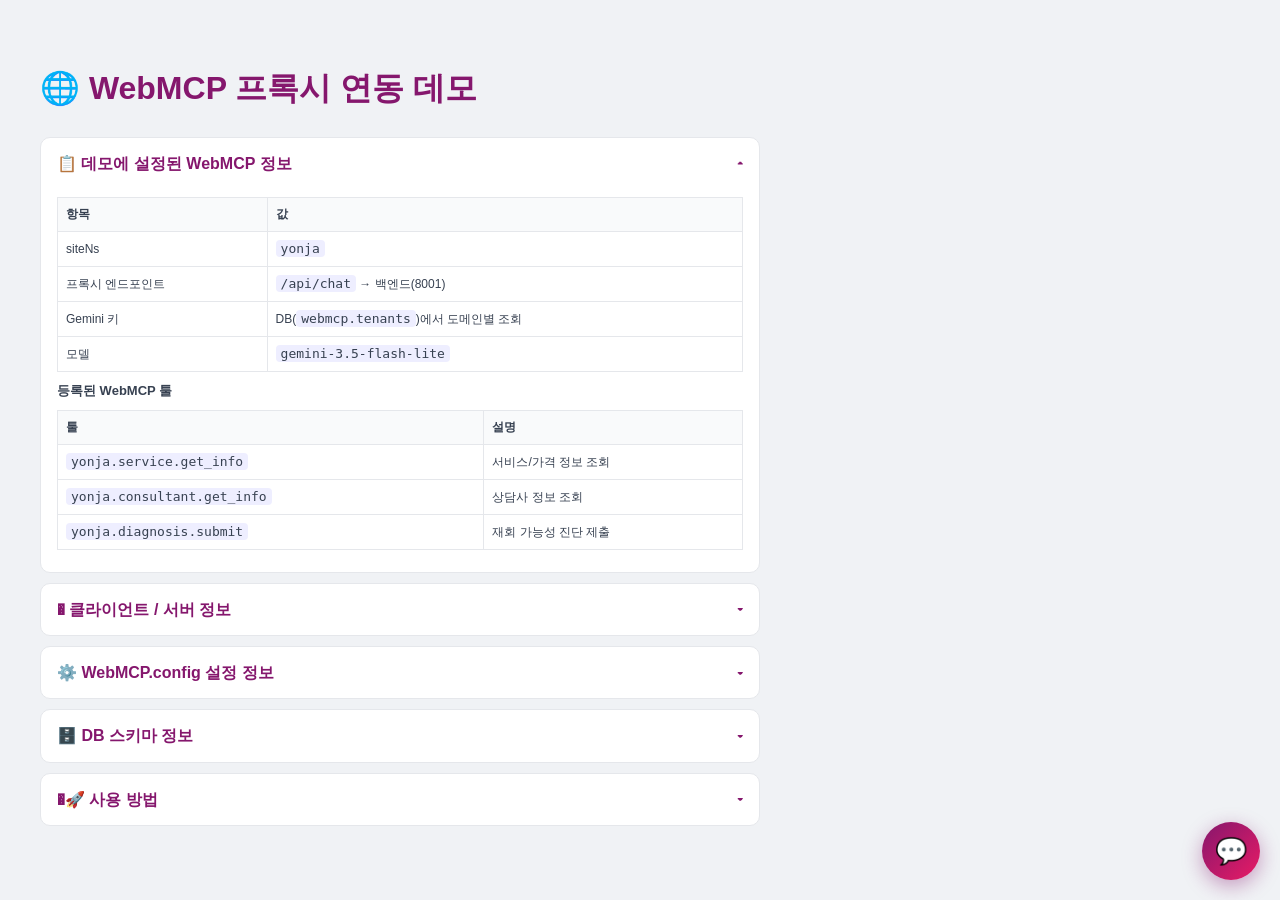
==== webmcp/front/index.html @ 33db83fb "feat: WebMCP 멀티테넌트 프록시 시스템 (front/backend) + 웹 위젯 팝업 - webmcp/front: 공용 AI 비서 웹 위젯 (widget.js/css, w" ====
<!doctype html>
<html lang="ko">
  <head>
    <meta charset="utf-8" />
    <title>WebMCP 프록시 연동 데모</title>
    <link rel="stylesheet" href="widget.css" />
    <style>
      body { margin: 0; padding: 40px; font-family: -apple-system, "Noto Sans KR", sans-serif; background: #f0f2f5; color: #1f2937; }
      .docs { max-width: 720px; line-height: 1.7; }
      h1 { color: #85176d; }
      code { background: #eef; padding: 1px 5px; border-radius: 4px; font-size: 13px; }
      details { background: #fff; border: 1px solid #e5e7eb; border-radius: 10px; margin-bottom: 10px; overflow: hidden; }
      details summary { padding: 12px 16px; font-weight: 600; cursor: pointer; color: #85176d; list-style: none; display: flex; justify-content: space-between; align-items: center; }
      details summary::-webkit-details-marker { display: none; }
      details summary::after { content: "▾"; font-size: 12px; transition: transform 0.2s; }
      details[open] summary::after { transform: rotate(180deg); }
      details .body { padding: 0 16px 14px; font-size: 13px; color: #374151; }
      details .body table { width: 100%; border-collapse: collapse; margin: 8px 0; font-size: 12px; }
      details .body th, details .body td { border: 1px solid #e5e7eb; padding: 6px 8px; text-align: left; }
      details .body th { background: #f9fafb; }
      details .body ol { padding-left: 20px; margin: 6px 0; }
      details .body li { margin: 3px 0; }
      details .body pre {
        background: #0f172a; color: #7dd3fc; padding: 12px 14px; border-radius: 8px;
        font-family: ui-monospace, Menlo, monospace; font-size: 12px; line-height: 1.6;
        overflow-x: auto; white-space: pre; margin: 8px 0;
      }
      details .body pre .c { color: #94a3b8; } /* 주석 */
      details .body pre .k { color: #c084fc; } /* 키 */
      details .body pre .s { color: #86efac; } /* 문자열 */
    </style>
  </head>
  <body>
    <div class="docs">
      <h1>🌐 WebMCP 프록시 연동 데모</h1>

      <details open>
        <summary>📋 데모에 설정된 WebMCP 정보</summary>
        <div class="body">
          <table>
            <tr><th>항목</th><th>값</th></tr>
            <tr><td>siteNs</td><td><code>yonja</code></td></tr>
            <tr><td>프록시 엔드포인트</td><td><code>/api/chat</code> → 백엔드(8001)</td></tr>
            <tr><td>Gemini 키</td><td>DB(<code>webmcp.tenants</code>)에서 도메인별 조회</td></tr>
            <tr><td>모델</td><td><code>gemini-3.5-flash-lite</code></td></tr>
          </table>
          <b>등록된 WebMCP 툴</b>
          <table>
            <tr><th>툴</th><th>설명</th></tr>
            <tr><td><code>yonja.service.get_info</code></td><td>서비스/가격 정보 조회</td></tr>
            <tr><td><code>yonja.consultant.get_info</code></td><td>상담사 정보 조회</td></tr>
            <tr><td><code>yonja.diagnosis.submit</code></td><td>재회 가능성 진단 제출</td></tr>
          </table>
        </div>
      </details>

      <details>
        <summary>�️ 클라이언트 / 서버 정보</summary>
        <div class="body">
          <b>클라이언트 (프론트엔드)</b>
          <table>
            <tr><th>항목</th><th>값</th></tr>
            <tr><td>위젯</td><td><code>widget.js</code> + <code>widget.css</code></td></tr>
            <tr><td>공용 라이브러리</td><td><code>webmcp.js</code> (프록시 호출)</td></tr>
            <tr><td>설정</td><td><code>yonja-config.js</code> (WebMCPConfig + 지식)</td></tr>
            <tr><td>접속 URL</td><td><code>http://192.168.31.136:8081/</code></td></tr>
          </table>
          <b>서버 (백엔드)</b>
          <table>
            <tr><th>항목</th><th>값</th></tr>
            <tr><td>웹서버</td><td>nginx (8081 포트, standalone)</td></tr>
            <tr><td>백엔드</td><td>FastAPI (uvicorn, 8001 포트, systemd)</td></tr>
            <tr><td>DB</td><td>MariaDB <code>webmcp</code> (192.168.31.136)</td></tr>
            <tr><td>테이블</td><td><code>tenants</code>, <code>request_logs</code></td></tr>
          </table>
        </div>
      </details>

      <details>
        <summary>⚙️ WebMCP.config 설정 정보</summary>
        <div class="body">
          <p><code>yonja-config.js</code> 에 정의된 <code>window.WebMCPConfig</code> 실제 전체 코드입니다.</p>
          <pre id="webmcpConfigCode" class="wmcp-config-code">로딩 중...</pre>
        </div>
      </details>

      <details>
        <summary>🗄️ DB 스키마 정보</summary>
        <div class="body">
          <p>DB: <code>webmcp</code> (MariaDB) · 이식 스크립트: <code>webmcp/backend/init.sql</code></p>
          <b>테이블 1: <code>tenants</code> (도메인별 Gemini 키/한도)</b>
          <table>
            <tr><th>컬럼</th><th>타입</th><th>설명</th></tr>
            <tr><td><code>id</code></td><td>INT UNSIGNED PK</td><td>자동 증가</td></tr>
            <tr><td><code>origin</code></td><td>VARCHAR(255) UNIQUE</td><td>도메인 (예: https://yonza.co.kr)</td></tr>
            <tr><td><code>site_ns</code></td><td>VARCHAR(64)</td><td>WebMCPConfig.siteNs</td></tr>
            <tr><td><code>gemini_key</code></td><td>TEXT</td><td>Gemini API 키 (DB에만 보관)</td></tr>
            <tr><td><code>model_name</code></td><td>VARCHAR(128)</td><td>Gemini 모델</td></tr>
            <tr><td><code>rate_limit</code></td><td>INT UNSIGNED</td><td>분당 도메인 호출 한도</td></tr>
            <tr><td><code>tier</code></td><td>VARCHAR(32)</td><td>dev / prod</td></tr>
            <tr><td><code>enabled</code></td><td>TINYINT(1)</td><td>활성 여부</td></tr>
          </table>
          <b>테이블 2: <code>request_logs</code> (요청 로깅/비정상 접속 감지)</b>
          <table>
            <tr><th>컬럼</th><th>타입</th><th>설명</th></tr>
            <tr><td><code>id</code></td><td>BIGINT UNSIGNED PK</td><td>자동 증가</td></tr>
            <tr><td><code>ts</code></td><td>DATETIME(3)</td><td>요청 시각</td></tr>
            <tr><td><code>origin</code></td><td>VARCHAR(255)</td><td>Origin 헤더</td></tr>
            <tr><td><code>referer</code></td><td>TEXT</td><td>Referer 헤더</td></tr>
            <tr><td><code>user_agent</code></td><td>TEXT</td><td>User-Agent</td></tr>
            <tr><td><code>sec_ch_ua</code></td><td>TEXT</td><td>Client Hints</td></tr>
            <tr><td><code>ip</code></td><td>VARCHAR(64)</td><td>요청 IP</td></tr>
            <tr><td><code>path</code></td><td>VARCHAR(255)</td><td>요청 경로</td></tr>
            <tr><td><code>body_len</code></td><td>INT UNSIGNED</td><td>본문 길이</td></tr>
            <tr><td><code>verdict</code></td><td>VARCHAR(32)</td><td>ok / blocked_401 / 403 / 429</td></tr>
            <tr><td><code>reason</code></td><td>VARCHAR(255)</td><td>차단 사유</td></tr>
          </table>
        </div>
      </details>

      <details>
        <summary>�🚀 사용 방법</summary>
        <div class="body">
          <ol>
            <li>우측 하단 <b>💬</b> 버튼을 눌러 AI 비서를 엽니다.</li>
            <li>하단의 <b>퀵 질문</b>(서비스 소개 · 가격 · 상담사 · 유튜브 · 진단)을 클릭하거나 직접 질문을 입력합니다.</li>
            <li>AI가 등록된 WebMCP 툴과 DB 키를 통해 Gemini로 답변합니다.</li>
            <li>✕ 버튼으로 닫고, 💬 버튼으로 다시 열 수 있습니다.</li>
          </ol>
        </div>
      </details>
    </div>

    <!-- yonja.html 기준 WebMCPConfig + 시스템 프롬프트 (webmcp.js 보다 먼저 로드) -->
    <script src="yonja-config.js"></script>
    <script src="webmcp.js"></script>
    <script src="widget.js"></script>

    <!-- WebMCP.config 실제 전체 코드 표시 -->
    <script>
      (function () {
        function renderConfig() {
          var el = document.getElementById('webmcpConfigCode');
          if (!el || typeof window.WebMCPConfig === 'undefined') return;
          // getData 함수는 JSON 직렬화 불가 → 함수 시그니처로 대체
          var cfg = JSON.parse(JSON.stringify(window.WebMCPConfig, function (k, v) {
            if (typeof v === 'function') return '[function ' + v.name + '()]';
            return v;
          }));
          el.textContent = 'window.WebMCPConfig = ' + JSON.stringify(cfg, null, 2);
        }
        if (document.readyState === 'loading') {
          document.addEventListener('DOMContentLoaded', renderConfig);
        } else {
          renderConfig();
        }
      })();
    </script>
  </body>
</html>
---- webmcp/front/widget.css ----
/* ============================================================================
   widget.css — AI 비서 웹 위젯 (공용) 스타일
   Chrome 확장 팝업(webmcp-extension/popup.html)과 동일한 UI/UX.
   모든 선택자는 #webmcp-widget 으로 스코프해 페이지 스타일과 충돌 방지.
   ⚠️ 리셋(#webmcp-widget *)은 box-sizing만 처리하고, padding/margin은
      각 컴포넌트 규칙이 #webmcp-widget 스코프로 우선 적용되게 함.
   ========================================================================== */
#webmcp-widget {
  position: fixed;
  right: 20px;
  bottom: 20px;
  z-index: 2147483000;
  font-family: -apple-system, BlinkMacSystemFont, "Segoe UI", Roboto, "Noto Sans KR", sans-serif;
  color: #1f2937;
}
#webmcp-widget *,
#webmcp-widget *::before,
#webmcp-widget *::after { box-sizing: border-box; }

/* ── 런처(플로팅 버튼) ─────────────────────────────────────── */
#webmcp-widget .wmcp-launcher {
  width: 58px; height: 58px; border: none; border-radius: 50%;
  background: linear-gradient(135deg, #85176d, #e91b65); color: #fff;
  font-size: 26px; cursor: pointer; margin: 0; padding: 0;
  box-shadow: 0 6px 20px rgba(133, 23, 109, 0.4);
  display: flex; align-items: center; justify-content: center;
  transition: transform 0.15s, box-shadow 0.15s;
}
#webmcp-widget .wmcp-launcher:hover { transform: scale(1.06); box-shadow: 0 8px 24px rgba(133,23,109,0.5); }

/* ── 패널 ───────────────────────────────────────────────────── */
#webmcp-widget .wmcp-panel {
  position: fixed; right: 20px; bottom: 20px;
  width: 380px; max-width: calc(100vw - 24px); height: 600px; max-height: calc(100vh - 24px);
  display: flex; flex-direction: column; overflow: hidden;
  background: #f7f7fb; color: #1f2937; border-radius: 18px;
  box-shadow: 0 12px 40px rgba(0,0,0,0.28); border: 1px solid #e5e7eb;
}
/* hidden 속성이 display:flex 보다 우선하도록 (닫기/열기 토글) */
#webmcp-widget .wmcp-panel[hidden] { display: none; }

/* 헤더 */
#webmcp-widget .wmcp-header {
  padding: 12px 16px; background: linear-gradient(135deg, #85176d, #e91b65);
  color: #fff; display: flex; align-items: center; gap: 10px; flex-shrink: 0;
}
#webmcp-widget .wmcp-header h1 { font-size: 15px; font-weight: 700; flex: 1; margin: 0; }
#webmcp-widget .wmcp-status { font-size: 10px; background: rgba(255,255,255,0.2); padding: 3px 7px; border-radius: 12px; white-space: nowrap; }
#webmcp-widget .wmcp-close {
  border: none; background: rgba(255,255,255,0.2); color: #fff; width: 26px; height: 26px;
  border-radius: 50%; font-size: 15px; line-height: 1; cursor: pointer; margin: 0; padding: 0;
  display: flex; align-items: center; justify-content: center; flex-shrink: 0;
  transition: background 0.15s;
}
#webmcp-widget .wmcp-close:hover { background: rgba(255,255,255,0.4); }

/* ── 채팅 영역 ─────────────────────────────────────────────── */
#webmcp-widget .wmcp-chat {
  flex: 1 1 0%; overflow-y: auto; overflow-x: hidden;
  padding: 14px 12px; display: flex; flex-direction: column; gap: 12px; min-height: 0;
}
#webmcp-widget .wmcp-msg { display: flex; flex-direction: column; flex-shrink: 0; width: fit-content; max-width: 100%; min-width: 0; }
#webmcp-widget .wmcp-msg .wmcp-bubble {
  padding: 10px 12px; border-radius: 14px; font-size: 13px; line-height: 1.55;
  white-space: pre-wrap; word-break: break-word; overflow-wrap: anywhere; max-width: 100%; min-width: 0;
}
/* 마크다운 렌더링 요소 */
#webmcp-widget .wmcp-msg .wmcp-bubble p { margin: 0 0 6px; }
#webmcp-widget .wmcp-msg .wmcp-bubble p:last-child { margin-bottom: 0; }
#webmcp-widget .wmcp-msg .wmcp-bubble h1, #webmcp-widget .wmcp-msg .wmcp-bubble h2,
#webmcp-widget .wmcp-msg .wmcp-bubble h3, #webmcp-widget .wmcp-msg .wmcp-bubble h4 {
  margin: 6px 0 4px; font-weight: 700; line-height: 1.3;
}
#webmcp-widget .wmcp-msg .wmcp-bubble h2 { font-size: 14px; }
#webmcp-widget .wmcp-msg .wmcp-bubble h3 { font-size: 13px; }
#webmcp-widget .wmcp-msg .wmcp-bubble h4 { font-size: 12.5px; }
#webmcp-widget .wmcp-msg .wmcp-bubble ul, #webmcp-widget .wmcp-msg .wmcp-bubble ol { margin: 4px 0; padding-left: 18px; }
#webmcp-widget .wmcp-msg .wmcp-bubble li { margin: 2px 0; }
#webmcp-widget .wmcp-msg .wmcp-bubble a { color: #85176d; text-decoration: underline; }
#webmcp-widget .wmcp-msg .wmcp-bubble .md-code {
  background: #f3f4f6; border: 1px solid #e5e7eb; border-radius: 6px; padding: 8px 10px; margin: 6px 0;
  font-family: ui-monospace, Menlo, monospace; font-size: 12px; white-space: pre; overflow-x: auto;
}
#webmcp-widget .wmcp-msg .wmcp-bubble .md-inline {
  background: #f3f4f6; padding: 1px 4px; border-radius: 4px; font-family: ui-monospace, Menlo, monospace; font-size: 12px;
}
#webmcp-widget .wmcp-msg.bot { align-self: flex-start; align-items: flex-start; }
#webmcp-widget .wmcp-msg.bot .wmcp-bubble { background: #fff; border: 1px solid #e5e7eb; border-top-left-radius: 4px; color: #1f2937; }
#webmcp-widget .wmcp-msg.user { align-self: flex-end; align-items: flex-end; }
#webmcp-widget .wmcp-msg.user .wmcp-bubble { background: #85176d; color: #fff; border-top-right-radius: 4px; }
#webmcp-widget .wmcp-msg.error .wmcp-bubble { background: #fef2f2; border-color: #fca5a5; color: #b91c1c; }
#webmcp-widget .wmcp-msg .wmcp-time { font-size: 10px; color: #9ca3af; margin-top: 4px; white-space: nowrap; }

/* ── 입력 영역 ─────────────────────────────────────────────── */
#webmcp-widget .wmcp-inputbar {
  flex-shrink: 0; border-top: 1px solid #e5e7eb; background: #fff;
  padding: 10px 12px; display: flex; flex-direction: column; gap: 8px;
}
#webmcp-widget .wmcp-pills { display: flex; flex-wrap: wrap; gap: 6px; }
#webmcp-widget .wmcp-pill {
  font-size: 11px; padding: 4px 10px; border-radius: 14px; background: #f3e8ff;
  color: #85176d; cursor: pointer; border: none; margin: 0; transition: background 0.15s;
}
#webmcp-widget .wmcp-pill:hover { background: #e9d5ff; }
#webmcp-widget .wmcp-inputrow { display: flex; gap: 8px; align-items: flex-end; }
#webmcp-widget .wmcp-inputrow textarea {
  flex: 1; min-height: 44px; max-height: 120px; border: 1px solid #d1d5db; border-radius: 20px;
  padding: 12px 16px; font-size: 13px; font-family: inherit; resize: none; outline: none; color: #1f2937; margin: 0;
}
#webmcp-widget .wmcp-inputrow textarea:focus { border-color: #85176d; }
#webmcp-widget .wmcp-ask {
  width: 48px; height: 48px; border: none; border-radius: 50%; font-size: 20px; font-weight: 700;
  cursor: pointer; background: #85176d; color: #fff; flex-shrink: 0; margin: 0; padding: 0;
  display: flex; align-items: center; justify-content: center;
}
#webmcp-widget .wmcp-ask:hover { opacity: 0.85; }
#webmcp-widget .wmcp-ask:disabled { opacity: 0.5; cursor: not-allowed; }
#webmcp-widget .wmcp-loader { display: none; text-align: center; color: #6b7280; font-size: 12px; padding: 4px; }
#webmcp-widget .wmcp-loader.show { display: block; }

/* ── 아코디언(동작 방식) ────────────────────────────────────── */
#webmcp-widget .wmcp-accordion { flex-shrink: 0; background: #fff; border-top: 1px solid #e5e7eb; }
#webmcp-widget .wmcp-accordion summary {
  padding: 10px 14px; font-size: 12px; font-weight: 600; color: #6b7280;
  cursor: pointer; list-style: none; display: flex; align-items: center; justify-content: space-between;
}
#webmcp-widget .wmcp-accordion summary::-webkit-details-marker { display: none; }
#webmcp-widget .wmcp-accordion summary::after { content: "▾"; font-size: 10px; transition: transform 0.2s; }
#webmcp-widget .wmcp-accordion[open] summary::after { transform: rotate(180deg); }
#webmcp-widget .wmcp-acc-body { padding: 0 14px 12px; font-size: 11px; color: #9ca3af; line-height: 1.6; }
#webmcp-widget .wmcp-acc-body code { background: #f3f4f6; padding: 1px 4px; border-radius: 4px; }

@media (max-width: 480px) {
  #webmcp-widget .wmcp-panel { right: 0; bottom: 0; width: 100vw; max-width: 100vw; height: 100vh; max-height: 100vh; border-radius: 0; }
  #webmcp-widget { right: 12px; bottom: 12px; }
}
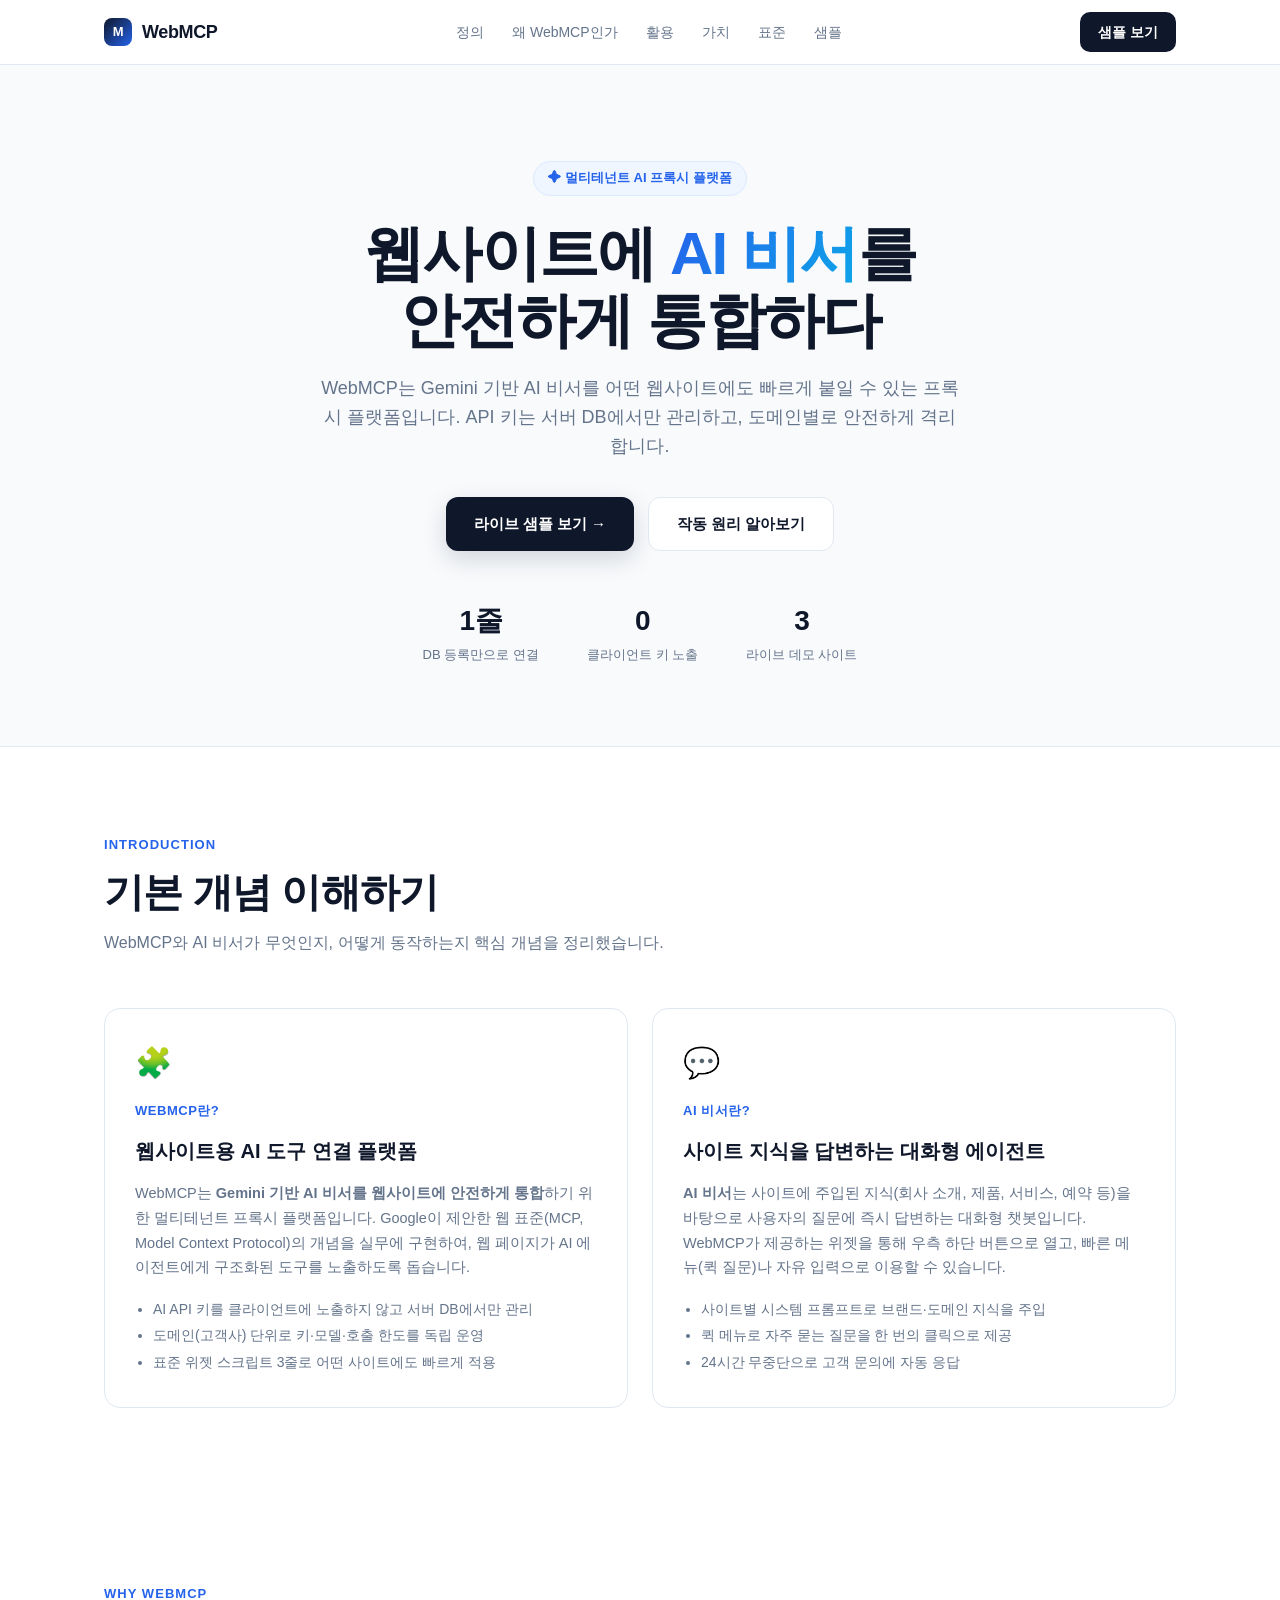
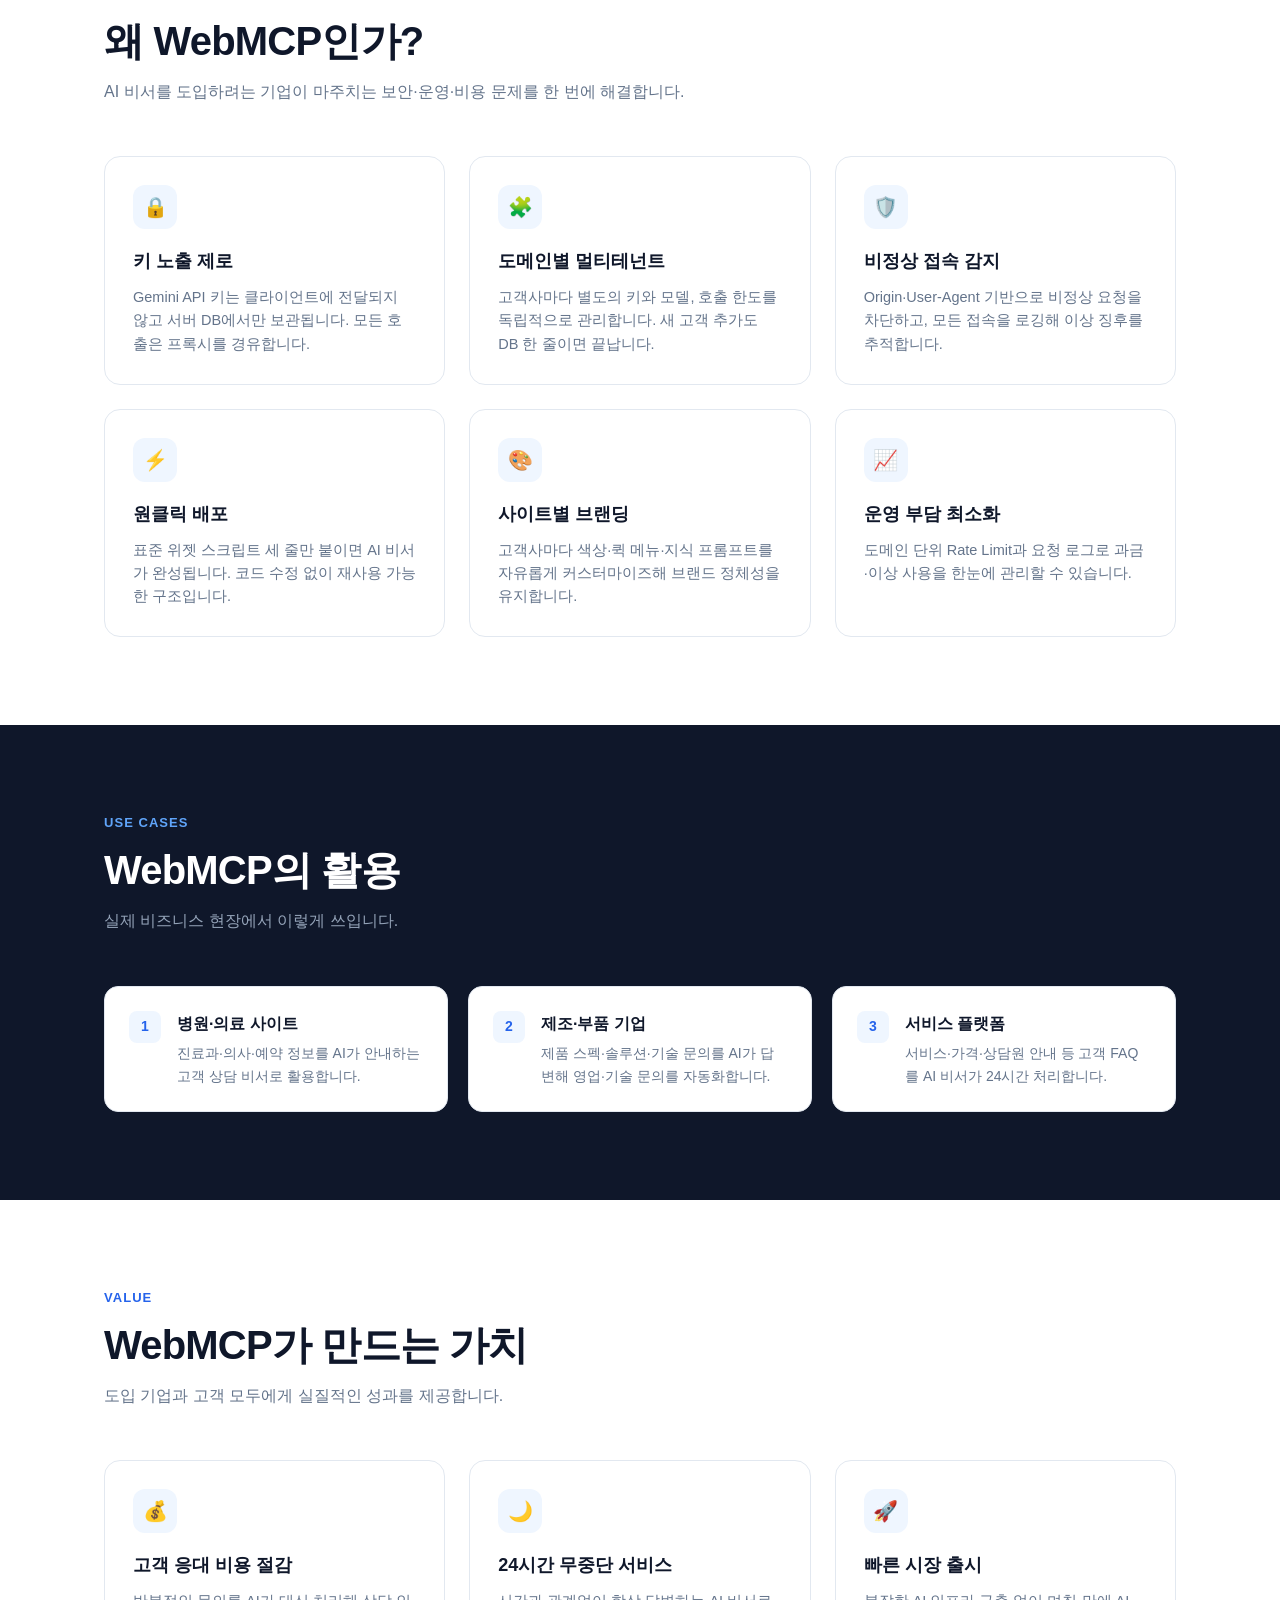
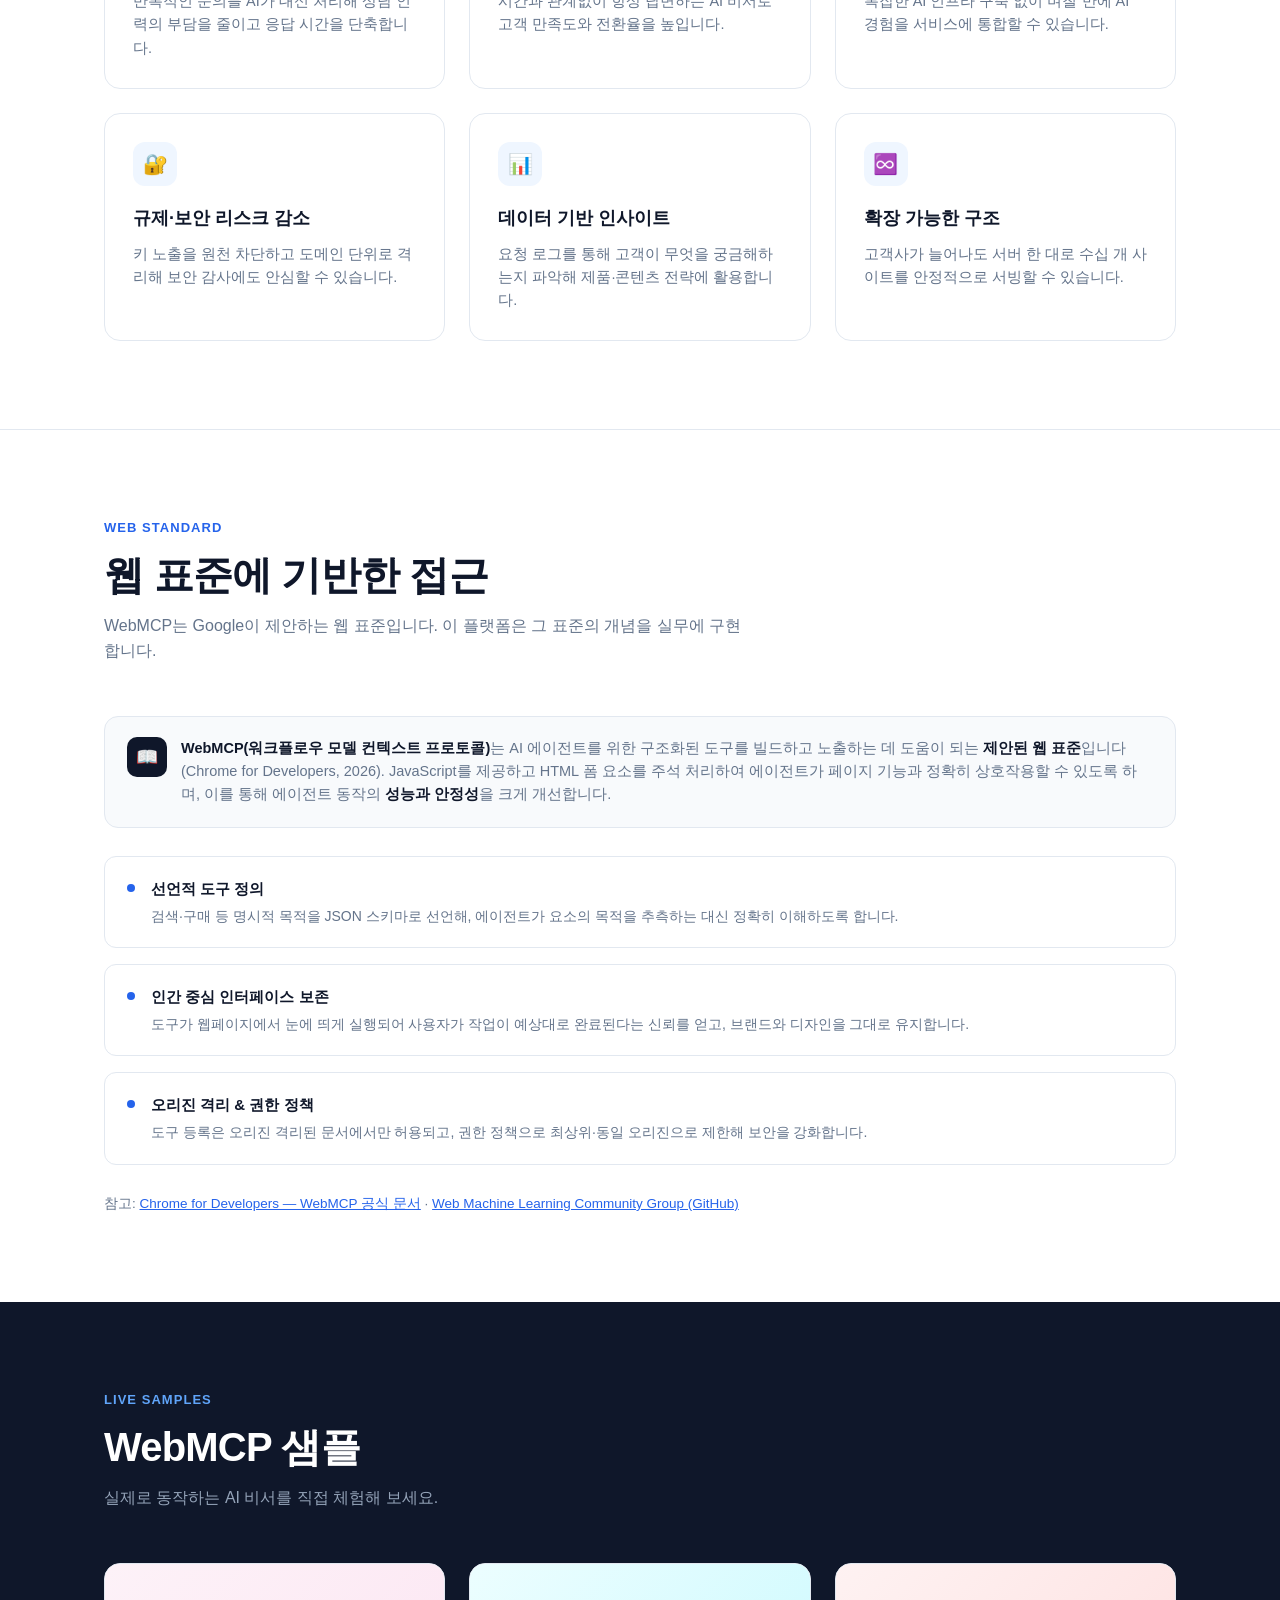
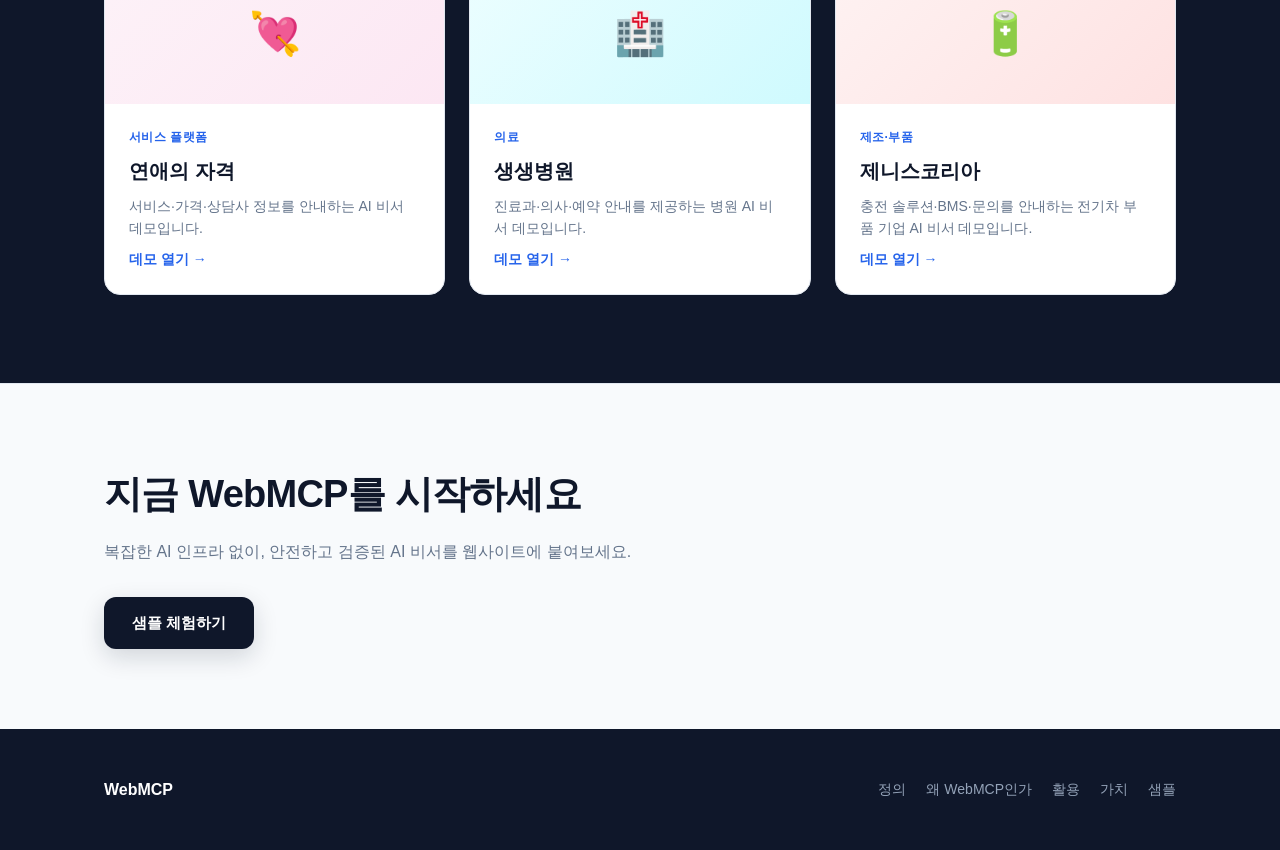
==== commit dbd4439f: "genisev(제니스코리아) AI비서 위젯 추가 + WebMCP 랜딩페이지 + 표준 도구 등록" ====
--- a/webmcp/front/index.html
+++ b/webmcp/front/index.html
@@ -1,160 +1,572 @@
 <!doctype html>
 <html lang="ko">
-  <head>
-    <meta charset="utf-8" />
-    <title>WebMCP 프록시 연동 데모</title>
-    <link rel="stylesheet" href="widget.css" />
-    <style>
-      body { margin: 0; padding: 40px; font-family: -apple-system, "Noto Sans KR", sans-serif; background: #f0f2f5; color: #1f2937; }
-      .docs { max-width: 720px; line-height: 1.7; }
-      h1 { color: #85176d; }
-      code { background: #eef; padding: 1px 5px; border-radius: 4px; font-size: 13px; }
-      details { background: #fff; border: 1px solid #e5e7eb; border-radius: 10px; margin-bottom: 10px; overflow: hidden; }
-      details summary { padding: 12px 16px; font-weight: 600; cursor: pointer; color: #85176d; list-style: none; display: flex; justify-content: space-between; align-items: center; }
-      details summary::-webkit-details-marker { display: none; }
-      details summary::after { content: "▾"; font-size: 12px; transition: transform 0.2s; }
-      details[open] summary::after { transform: rotate(180deg); }
-      details .body { padding: 0 16px 14px; font-size: 13px; color: #374151; }
-      details .body table { width: 100%; border-collapse: collapse; margin: 8px 0; font-size: 12px; }
-      details .body th, details .body td { border: 1px solid #e5e7eb; padding: 6px 8px; text-align: left; }
-      details .body th { background: #f9fafb; }
-      details .body ol { padding-left: 20px; margin: 6px 0; }
-      details .body li { margin: 3px 0; }
-      details .body pre {
-        background: #0f172a; color: #7dd3fc; padding: 12px 14px; border-radius: 8px;
-        font-family: ui-monospace, Menlo, monospace; font-size: 12px; line-height: 1.6;
-        overflow-x: auto; white-space: pre; margin: 8px 0;
-      }
-      details .body pre .c { color: #94a3b8; } /* 주석 */
-      details .body pre .k { color: #c084fc; } /* 키 */
-      details .body pre .s { color: #86efac; } /* 문자열 */
-    </style>
-  </head>
-  <body>
-    <div class="docs">
-      <h1>🌐 WebMCP 프록시 연동 데모</h1>
-
-      <details open>
-        <summary>📋 데모에 설정된 WebMCP 정보</summary>
-        <div class="body">
-          <table>
-            <tr><th>항목</th><th>값</th></tr>
-            <tr><td>siteNs</td><td><code>yonja</code></td></tr>
-            <tr><td>프록시 엔드포인트</td><td><code>/api/chat</code> → 백엔드(8001)</td></tr>
-            <tr><td>Gemini 키</td><td>DB(<code>webmcp.tenants</code>)에서 도메인별 조회</td></tr>
-            <tr><td>모델</td><td><code>gemini-3.5-flash-lite</code></td></tr>
-          </table>
-          <b>등록된 WebMCP 툴</b>
-          <table>
-            <tr><th>툴</th><th>설명</th></tr>
-            <tr><td><code>yonja.service.get_info</code></td><td>서비스/가격 정보 조회</td></tr>
-            <tr><td><code>yonja.consultant.get_info</code></td><td>상담사 정보 조회</td></tr>
-            <tr><td><code>yonja.diagnosis.submit</code></td><td>재회 가능성 진단 제출</td></tr>
-          </table>
-        </div>
-      </details>
-
-      <details>
-        <summary>�️ 클라이언트 / 서버 정보</summary>
-        <div class="body">
-          <b>클라이언트 (프론트엔드)</b>
-          <table>
-            <tr><th>항목</th><th>값</th></tr>
-            <tr><td>위젯</td><td><code>widget.js</code> + <code>widget.css</code></td></tr>
-            <tr><td>공용 라이브러리</td><td><code>webmcp.js</code> (프록시 호출)</td></tr>
-            <tr><td>설정</td><td><code>yonja-config.js</code> (WebMCPConfig + 지식)</td></tr>
-            <tr><td>접속 URL</td><td><code>http://192.168.31.136:8081/</code></td></tr>
-          </table>
-          <b>서버 (백엔드)</b>
-          <table>
-            <tr><th>항목</th><th>값</th></tr>
-            <tr><td>웹서버</td><td>nginx (8081 포트, standalone)</td></tr>
-            <tr><td>백엔드</td><td>FastAPI (uvicorn, 8001 포트, systemd)</td></tr>
-            <tr><td>DB</td><td>MariaDB <code>webmcp</code> (192.168.31.136)</td></tr>
-            <tr><td>테이블</td><td><code>tenants</code>, <code>request_logs</code></td></tr>
-          </table>
-        </div>
-      </details>
-
-      <details>
-        <summary>⚙️ WebMCP.config 설정 정보</summary>
-        <div class="body">
-          <p><code>yonja-config.js</code> 에 정의된 <code>window.WebMCPConfig</code> 실제 전체 코드입니다.</p>
-          <pre id="webmcpConfigCode" class="wmcp-config-code">로딩 중...</pre>
-        </div>
-      </details>
-
-      <details>
-        <summary>🗄️ DB 스키마 정보</summary>
-        <div class="body">
-          <p>DB: <code>webmcp</code> (MariaDB) · 이식 스크립트: <code>webmcp/backend/init.sql</code></p>
-          <b>테이블 1: <code>tenants</code> (도메인별 Gemini 키/한도)</b>
-          <table>
-            <tr><th>컬럼</th><th>타입</th><th>설명</th></tr>
-            <tr><td><code>id</code></td><td>INT UNSIGNED PK</td><td>자동 증가</td></tr>
-            <tr><td><code>origin</code></td><td>VARCHAR(255) UNIQUE</td><td>도메인 (예: https://yonza.co.kr)</td></tr>
-            <tr><td><code>site_ns</code></td><td>VARCHAR(64)</td><td>WebMCPConfig.siteNs</td></tr>
-            <tr><td><code>gemini_key</code></td><td>TEXT</td><td>Gemini API 키 (DB에만 보관)</td></tr>
-            <tr><td><code>model_name</code></td><td>VARCHAR(128)</td><td>Gemini 모델</td></tr>
-            <tr><td><code>rate_limit</code></td><td>INT UNSIGNED</td><td>분당 도메인 호출 한도</td></tr>
-            <tr><td><code>tier</code></td><td>VARCHAR(32)</td><td>dev / prod</td></tr>
-            <tr><td><code>enabled</code></td><td>TINYINT(1)</td><td>활성 여부</td></tr>
-          </table>
-          <b>테이블 2: <code>request_logs</code> (요청 로깅/비정상 접속 감지)</b>
-          <table>
-            <tr><th>컬럼</th><th>타입</th><th>설명</th></tr>
-            <tr><td><code>id</code></td><td>BIGINT UNSIGNED PK</td><td>자동 증가</td></tr>
-            <tr><td><code>ts</code></td><td>DATETIME(3)</td><td>요청 시각</td></tr>
-            <tr><td><code>origin</code></td><td>VARCHAR(255)</td><td>Origin 헤더</td></tr>
-            <tr><td><code>referer</code></td><td>TEXT</td><td>Referer 헤더</td></tr>
-            <tr><td><code>user_agent</code></td><td>TEXT</td><td>User-Agent</td></tr>
-            <tr><td><code>sec_ch_ua</code></td><td>TEXT</td><td>Client Hints</td></tr>
-            <tr><td><code>ip</code></td><td>VARCHAR(64)</td><td>요청 IP</td></tr>
-            <tr><td><code>path</code></td><td>VARCHAR(255)</td><td>요청 경로</td></tr>
-            <tr><td><code>body_len</code></td><td>INT UNSIGNED</td><td>본문 길이</td></tr>
-            <tr><td><code>verdict</code></td><td>VARCHAR(32)</td><td>ok / blocked_401 / 403 / 429</td></tr>
-            <tr><td><code>reason</code></td><td>VARCHAR(255)</td><td>차단 사유</td></tr>
-          </table>
-        </div>
-      </details>
-
-      <details>
-        <summary>�🚀 사용 방법</summary>
-        <div class="body">
-          <ol>
-            <li>우측 하단 <b>💬</b> 버튼을 눌러 AI 비서를 엽니다.</li>
-            <li>하단의 <b>퀵 질문</b>(서비스 소개 · 가격 · 상담사 · 유튜브 · 진단)을 클릭하거나 직접 질문을 입력합니다.</li>
-            <li>AI가 등록된 WebMCP 툴과 DB 키를 통해 Gemini로 답변합니다.</li>
-            <li>✕ 버튼으로 닫고, 💬 버튼으로 다시 열 수 있습니다.</li>
-          </ol>
-        </div>
-      </details>
-    </div>
-
-    <!-- yonja.html 기준 WebMCPConfig + 시스템 프롬프트 (webmcp.js 보다 먼저 로드) -->
-    <script src="yonja-config.js"></script>
-    <script src="webmcp.js"></script>
-    <script src="widget.js"></script>
-
-    <!-- WebMCP.config 실제 전체 코드 표시 -->
-    <script>
-      (function () {
-        function renderConfig() {
-          var el = document.getElementById('webmcpConfigCode');
-          if (!el || typeof window.WebMCPConfig === 'undefined') return;
-          // getData 함수는 JSON 직렬화 불가 → 함수 시그니처로 대체
-          var cfg = JSON.parse(JSON.stringify(window.WebMCPConfig, function (k, v) {
-            if (typeof v === 'function') return '[function ' + v.name + '()]';
-            return v;
-          }));
-          el.textContent = 'window.WebMCPConfig = ' + JSON.stringify(cfg, null, 2);
-        }
-        if (document.readyState === 'loading') {
-          document.addEventListener('DOMContentLoaded', renderConfig);
-        } else {
-          renderConfig();
-        }
-      })();
-    </script>
-  </body>
-</html>
+<head>
+  <meta charset="utf-8" />
+  <meta name="viewport" content="width=device-width, initial-scale=1.0" />
+  <title>WebMCP — Gemini 기반 멀티테넌트 AI 비서 플랫폼</title>
+  <meta name="description" content="WebMCP는 웹사이트에 Gemini AI 비서를 안전하게 통합하는 멀티테넌트 프록시 플랫폼입니다. 도메인별 API 키 관리, 비정상 접속 감지, 원클릭 배포로 운영 부담 없이 AI 경험을 제공합니다." />
+  <meta name="keywords" content="WebMCP, Gemini, AI 비서, 멀티테넌트, 프록시, 웹 위젯, AI 챗봇" />
+  <meta name="robots" content="index, follow, max-image-preview:large" />
+  <link rel="canonical" href="https://webmcp.duckdns.org/" />
+  <meta name="theme-color" content="#0f172a" />
+  <link rel="icon" type="image/x-icon" href="favicon.ico" />
+  <link rel="icon" type="image/png" href="favicon.png" />
+  <link rel="apple-touch-icon" href="favicon.png" />
+
+  <!-- Open Graph -->
+  <meta property="og:type" content="website" />
+  <meta property="og:site_name" content="WebMCP" />
+  <meta property="og:title" content="WebMCP — Gemini 기반 멀티테넌트 AI 비서 플랫폼" />
+  <meta property="og:description" content="웹사이트에 Gemini AI 비서를 안전하게 통합하는 멀티테넌트 프록시 플랫폼. 도메인별 키 관리와 원클릭 배포." />
+  <meta property="og:url" content="https://webmcp.duckdns.org/" />
+  <meta property="og:locale" content="ko_KR" />
+
+  <!-- Twitter -->
+  <meta name="twitter:card" content="summary_large_image" />
+  <meta name="twitter:title" content="WebMCP — Gemini 기반 멀티테넌트 AI 비서 플랫폼" />
+  <meta name="twitter:description" content="웹사이트에 Gemini AI 비서를 안전하게 통합하는 멀티테넌트 프록시 플랫폼." />
+
+  <!-- JSON-LD 구조화 데이터 -->
+  <script type="application/ld+json">
+  {
+    "@context": "https://schema.org",
+    "@type": "SoftwareApplication",
+    "name": "WebMCP",
+    "applicationCategory": "BusinessApplication",
+    "operatingSystem": "Web",
+    "description": "웹사이트에 Gemini AI 비서를 안전하게 통합하는 멀티테넌트 프록시 플랫폼",
+    "offers": { "@type": "Offer", "price": "0", "priceCurrency": "KRW" },
+    "url": "https://webmcp.duckdns.org/"
+  }
+  </script>
+
+  <style>
+    :root {
+      --ink: #0f172a;
+      --ink-soft: #1e293b;
+      --paper: #ffffff;
+      --paper-warm: #f8fafc;
+      --accent: #2563eb;
+      --accent-soft: #3b82f6;
+      --line: #e2e8f0;
+      --text: #1e293b;
+      --muted: #64748b;
+      --faint: #94a3b8;
+    }
+    *, *::before, *::after { box-sizing: border-box; }
+    html { scroll-behavior: smooth; }
+    body {
+      margin: 0;
+      font-family: -apple-system, BlinkMacSystemFont, "Segoe UI", Roboto, "Pretendard", "Noto Sans KR", "Helvetica Neue", Arial, sans-serif;
+      color: var(--text);
+      background: var(--paper);
+      line-height: 1.6;
+      -webkit-font-smoothing: antialiased;
+      text-rendering: optimizeLegibility;
+    }
+    a { color: inherit; text-decoration: none; }
+    img { max-width: 100%; display: block; }
+
+    .wrap { max-width: 1120px; margin: 0 auto; padding: 0 24px; }
+
+    /* ── 네비게이션 ── */
+    .nav {
+      position: sticky; top: 0; z-index: 50;
+      background: rgba(255,255,255,0.85);
+      backdrop-filter: saturate(180%) blur(12px);
+      border-bottom: 1px solid var(--line);
+    }
+    .nav-inner { display: flex; align-items: center; justify-content: space-between; height: 64px; }
+    .brand { display: flex; align-items: center; gap: 10px; font-weight: 800; letter-spacing: -0.02em; color: var(--ink); font-size: 18px; }
+    .brand .mark {
+      width: 28px; height: 28px; border-radius: 8px;
+      background: linear-gradient(135deg, var(--ink), var(--accent));
+      display: grid; place-items: center; color: #fff; font-size: 13px; font-weight: 800;
+    }
+    .nav-links { display: flex; gap: 28px; align-items: center; }
+    .nav-links a { font-size: 14px; font-weight: 500; color: var(--muted); transition: color .15s; }
+    .nav-links a:hover { color: var(--ink); }
+    .nav-cta {
+      background: var(--ink); color: #fff; padding: 9px 18px; border-radius: 10px;
+      font-size: 14px; font-weight: 600; transition: background .15s;
+    }
+    .nav-cta:hover { background: var(--ink-soft); }
+
+    /* ── 헤로 ── */
+    .hero { padding: 96px 0 80px; background: var(--paper-warm); border-bottom: 1px solid var(--line); }
+    .hero .wrap { text-align: center; }
+    .eyebrow {
+      display: inline-flex; align-items: center; gap: 8px;
+      font-size: 13px; font-weight: 600; color: var(--accent);
+      background: #eff6ff; border: 1px solid #dbeafe; padding: 6px 14px; border-radius: 999px; margin-bottom: 24px;
+    }
+    .hero h1 {
+      font-size: clamp(34px, 6vw, 60px); line-height: 1.12; font-weight: 800;
+      letter-spacing: -0.03em; color: var(--ink); margin: 0 0 20px;
+    }
+    .hero h1 .grad {
+      background: linear-gradient(120deg, var(--accent), #0ea5e9);
+      -webkit-background-clip: text; background-clip: text; color: transparent;
+    }
+    .hero .lead { font-size: 18px; color: var(--muted); max-width: 640px; margin: 0 auto 36px; }
+    .hero-actions { display: flex; gap: 14px; justify-content: center; flex-wrap: wrap; }
+    .btn {
+      display: inline-flex; align-items: center; gap: 8px; padding: 14px 28px;
+      border-radius: 12px; font-size: 15px; font-weight: 600; transition: transform .12s, box-shadow .12s;
+    }
+    .btn:active { transform: translateY(1px); }
+    .btn-primary { background: var(--ink); color: #fff; box-shadow: 0 8px 24px rgba(15,23,42,.16); }
+    .btn-primary:hover { box-shadow: 0 12px 32px rgba(15,23,42,.24); }
+    .btn-ghost { background: #fff; color: var(--ink); border: 1px solid var(--line); }
+    .btn-ghost:hover { border-color: var(--faint); }
+
+    .hero-meta { margin-top: 48px; display: flex; gap: 48px; justify-content: center; flex-wrap: wrap; }
+    .stat { text-align: center; }
+    .stat .num { font-size: 28px; font-weight: 800; letter-spacing: -0.02em; color: var(--ink); }
+    .stat .label { font-size: 13px; color: var(--muted); margin-top: 2px; }
+
+    /* ── 섹션 공통 ── */
+    section { padding: 88px 0; }
+    .section-head { max-width: 640px; margin-bottom: 52px; }
+    .section-tag { font-size: 13px; font-weight: 700; letter-spacing: 0.08em; text-transform: uppercase; color: var(--accent); margin-bottom: 12px; }
+    .section-head h2 { font-size: clamp(26px, 4vw, 40px); font-weight: 800; letter-spacing: -0.02em; color: var(--ink); margin: 0 0 14px; line-height: 1.2; }
+    .section-head p { font-size: 16px; color: var(--muted); margin: 0; }
+
+    /* ── 기능 카드 ── */
+    .grid { display: grid; gap: 24px; }
+    .grid-3 { grid-template-columns: repeat(auto-fit, minmax(280px, 1fr)); }
+    .card {
+      background: #fff; border: 1px solid var(--line); border-radius: 16px; padding: 28px;
+      transition: border-color .15s, box-shadow .15s, transform .15s;
+    }
+    .card:hover { border-color: var(--faint); box-shadow: 0 12px 32px rgba(15,23,42,.08); transform: translateY(-3px); }
+    .card .icon {
+      width: 44px; height: 44px; border-radius: 12px; margin-bottom: 18px;
+      display: grid; place-items: center; font-size: 20px;
+      background: #eff6ff; color: var(--accent);
+    }
+    .card h3 { font-size: 18px; font-weight: 700; color: var(--ink); margin: 0 0 10px; }
+    .card p { font-size: 14.5px; color: var(--muted); margin: 0; }
+
+    /* ── 다크 섹션 ── */
+    .dark { background: var(--ink); color: #fff; }
+    .dark .section-tag { color: #60a5fa; }
+    .dark .section-head h2 { color: #fff; }
+    .dark .section-head p { color: #94a3b8; }
+    .dark .card { background: #1e293b; border-color: #334155; }
+    .dark .card:hover { border-color: #475569; }
+    .dark .card h3 { color: #fff; }
+    .dark .card p { color: #94a3b8; }
+    .dark .card .icon { background: #1e3a5f; color: #93c5fd; }
+
+    /* ── 활용 리스트 ── */
+    .usecase { display: grid; grid-template-columns: repeat(auto-fit, minmax(280px, 1fr)); gap: 20px; }
+    .usecase-item {
+      display: flex; gap: 16px; padding: 24px; border: 1px solid var(--line); border-radius: 14px;
+      background: #fff;
+    }
+    .usecase-item .num {
+      font-size: 14px; font-weight: 800; color: var(--accent);
+      width: 32px; height: 32px; flex-shrink: 0; border-radius: 8px;
+      background: #eff6ff; display: grid; place-items: center;
+    }
+    .usecase-item h3 { font-size: 16px; font-weight: 700; color: var(--ink); margin: 0 0 6px; }
+    .usecase-item p { font-size: 14px; color: var(--muted); margin: 0; }
+
+    /* ── 샘플 카드 ── */
+    .sample { display: grid; grid-template-columns: repeat(auto-fit, minmax(300px, 1fr)); gap: 24px; }
+    .sample-card {
+      display: flex; flex-direction: column; overflow: hidden;
+      border: 1px solid var(--line); border-radius: 16px; background: #fff;
+      transition: border-color .15s, box-shadow .15s, transform .15s;
+    }
+    .sample-card:hover { border-color: var(--faint); box-shadow: 0 16px 40px rgba(15,23,42,.12); transform: translateY(-4px); }
+    .sample-cover {
+      height: 140px; display: grid; place-items: center; font-size: 42px;
+    }
+    .sample-cover.yonja { background: linear-gradient(135deg, #fdf2f8, #fce7f3); }
+    .sample-cover.hospital { background: linear-gradient(135deg, #ecfeff, #cffafe); }
+    .sample-cover.genisev { background: linear-gradient(135deg, #fef2f2, #fee2e2); }
+    .sample-body { padding: 24px; display: flex; flex-direction: column; gap: 8px; flex: 1; }
+    .sample-body .tag { font-size: 12px; font-weight: 700; color: var(--accent); letter-spacing: 0.04em; text-transform: uppercase; }
+    .sample-body h3 { font-size: 20px; font-weight: 700; color: var(--ink); margin: 0; }
+    .sample-body p { font-size: 14px; color: var(--muted); margin: 0; flex: 1; }
+    .sample-body .link {
+      font-size: 14px; font-weight: 600; color: var(--accent); display: inline-flex; align-items: center; gap: 4px;
+    }
+
+    /* ── 정의 섹션 ── */
+    .define { background: #fff; }
+    .define-grid { display: grid; grid-template-columns: repeat(auto-fit, minmax(320px, 1fr)); gap: 24px; }
+    .define-card {
+      background: #fff; border: 1px solid var(--line); border-radius: 16px; padding: 30px;
+      display: flex; flex-direction: column; gap: 14px;
+    }
+    .define-card .d-icon { font-size: 30px; }
+    .define-card h3 { font-size: 20px; font-weight: 700; color: var(--ink); margin: 0; }
+    .define-card .d-term {
+      font-size: 13px; font-weight: 700; color: var(--accent); letter-spacing: 0.04em; text-transform: uppercase;
+    }
+    .define-card p { font-size: 14.5px; color: var(--muted); margin: 0; line-height: 1.7; }
+    .define-card ul { margin: 0; padding-left: 18px; font-size: 14px; color: var(--muted); }
+    .define-card ul li { margin: 4px 0; }
+
+    /* ── 표준 섹션 ── */
+    .standard { background: #fff; border-top: 1px solid var(--line); }
+    .standard-note {
+      display: flex; gap: 14px; align-items: flex-start;
+      background: #f8fafc; border: 1px solid var(--line); border-radius: 14px;
+      padding: 20px 22px; margin-bottom: 28px;
+    }
+    .standard-note .badge {
+      flex-shrink: 0; width: 40px; height: 40px; border-radius: 10px;
+      background: var(--ink); color: #fff; display: grid; place-items: center; font-size: 18px;
+    }
+    .standard-note p { margin: 0; font-size: 14.5px; color: var(--muted); }
+    .standard-note strong { color: var(--ink); }
+    .standard-list { display: grid; gap: 16px; }
+    .standard-item {
+      display: flex; gap: 16px; padding: 20px 22px;
+      border: 1px solid var(--line); border-radius: 12px; background: #fff;
+    }
+    .standard-item .dot {
+      flex-shrink: 0; width: 8px; height: 8px; border-radius: 50%;
+      background: var(--accent); margin-top: 7px;
+    }
+    .standard-item h3 { font-size: 15px; font-weight: 700; color: var(--ink); margin: 0 0 4px; }
+    .standard-item p { font-size: 14px; color: var(--muted); margin: 0; }
+    .standard-ref { margin-top: 28px; font-size: 13.5px; color: var(--muted); }
+    .standard-ref a { color: var(--accent); text-decoration: underline; }
+
+    /* ── CTA ── */
+    .cta { padding: 80px 0; background: var(--paper-warm); border-top: 1px solid var(--line); }
+    .cta-inner h2 { font-size: clamp(26px, 4vw, 38px); font-weight: 800; color: var(--ink); letter-spacing: -0.02em; margin: 0 0 14px; }
+    .cta-inner p { color: var(--muted); font-size: 16px; margin: 0 0 32px; }
+
+    /* ── 푸터 ── */
+    footer { background: var(--ink); color: #94a3b8; padding: 48px 0; }
+    .foot-inner { display: flex; align-items: center; justify-content: space-between; gap: 20px; flex-wrap: wrap; }
+    .foot-brand { font-weight: 800; color: #fff; font-size: 16px; }
+    .foot-links { display: flex; gap: 20px; font-size: 14px; }
+    .foot-links a { color: #94a3b8; transition: color .15s; }
+    .foot-links a:hover { color: #fff; }
+
+    @media (max-width: 640px) {
+      .nav-links { display: none; }
+      .hero { padding: 64px 0 56px; }
+      section { padding: 60px 0; }
+      .hero-meta { gap: 24px; }
+    }
+  </style>
+</head>
+<body>
+
+  <nav class="nav" aria-label="메인 내비게이션">
+    <div class="wrap nav-inner">
+      <a class="brand" href="#top">
+        <span class="mark">M</span>
+        <span>WebMCP</span>
+      </a>
+      <div class="nav-links">
+        <a href="#define">정의</a>
+        <a href="#why">왜 WebMCP인가</a>
+        <a href="#usecase">활용</a>
+        <a href="#value">가치</a>
+        <a href="#standard">표준</a>
+        <a href="#samples">샘플</a>
+      </div>
+      <a class="nav-cta" href="#samples">샘플 보기</a>
+    </div>
+  </nav>
+
+  <main>
+  <header class="hero" id="top">
+    <div class="wrap">
+      <span class="eyebrow">✦ 멀티테넌트 AI 프록시 플랫폼</span>
+      <h1>웹사이트에 <span class="grad">AI 비서</span>를<br />안전하게 통합하다</h1>
+      <p class="lead">
+        WebMCP는 Gemini 기반 AI 비서를 어떤 웹사이트에도 빠르게 붙일 수 있는 프록시 플랫폼입니다.
+        API 키는 서버 DB에서만 관리하고, 도메인별로 안전하게 격리합니다.
+      </p>
+      <div class="hero-actions">
+        <a class="btn btn-primary" href="#samples">라이브 샘플 보기 →</a>
+        <a class="btn btn-ghost" href="#why">작동 원리 알아보기</a>
+      </div>
+      <div class="hero-meta">
+        <div class="stat"><div class="num">1줄</div><div class="label">DB 등록만으로 연결</div></div>
+        <div class="stat"><div class="num">0</div><div class="label">클라이언트 키 노출</div></div>
+        <div class="stat"><div class="num">3</div><div class="label">라이브 데모 사이트</div></div>
+      </div>
+    </div>
+  </header>
+
+  <section id="define" class="define">
+    <div class="wrap">
+      <div class="section-head">
+        <div class="section-tag">Introduction</div>
+        <h2>기본 개념 이해하기</h2>
+        <p>WebMCP와 AI 비서가 무엇인지, 어떻게 동작하는지 핵심 개념을 정리했습니다.</p>
+      </div>
+      <div class="define-grid">
+        <div class="define-card">
+          <div class="d-icon">🧩</div>
+          <span class="d-term">WebMCP란?</span>
+          <h3>웹사이트용 AI 도구 연결 플랫폼</h3>
+          <p>
+            WebMCP는 <strong>Gemini 기반 AI 비서를 웹사이트에 안전하게 통합</strong>하기 위한
+            멀티테넌트 프록시 플랫폼입니다. Google이 제안한 웹 표준(MCP, Model Context Protocol)의
+            개념을 실무에 구현하여, 웹 페이지가 AI 에이전트에게 구조화된 도구를 노출하도록 돕습니다.
+          </p>
+          <ul>
+            <li>AI API 키를 클라이언트에 노출하지 않고 서버 DB에서만 관리</li>
+            <li>도메인(고객사) 단위로 키·모델·호출 한도를 독립 운영</li>
+            <li>표준 위젯 스크립트 3줄로 어떤 사이트에도 빠르게 적용</li>
+          </ul>
+        </div>
+        <div class="define-card">
+          <div class="d-icon">💬</div>
+          <span class="d-term">AI 비서란?</span>
+          <h3>사이트 지식을 답변하는 대화형 에이전트</h3>
+          <p>
+            <strong>AI 비서</strong>는 사이트에 주입된 지식(회사 소개, 제품, 서비스, 예약 등)을 바탕으로
+            사용자의 질문에 즉시 답변하는 대화형 챗봇입니다. WebMCP가 제공하는 위젯을 통해
+            우측 하단 버튼으로 열고, 빠른 메뉴(퀵 질문)나 자유 입력으로 이용할 수 있습니다.
+          </p>
+          <ul>
+            <li>사이트별 시스템 프롬프트로 브랜드·도메인 지식을 주입</li>
+            <li>퀵 메뉴로 자주 묻는 질문을 한 번의 클릭으로 제공</li>
+            <li>24시간 무중단으로 고객 문의에 자동 응답</li>
+          </ul>
+        </div>
+      </div>
+    </div>
+  </section>
+
+  <section id="why">
+    <div class="wrap">
+      <div class="section-head">
+        <div class="section-tag">Why WebMCP</div>
+        <h2>왜 WebMCP인가?</h2>
+        <p>AI 비서를 도입하려는 기업이 마주치는 보안·운영·비용 문제를 한 번에 해결합니다.</p>
+      </div>
+      <div class="grid grid-3">
+        <div class="card">
+          <div class="icon">🔒</div>
+          <h3>키 노출 제로</h3>
+          <p>Gemini API 키는 클라이언트에 전달되지 않고 서버 DB에서만 보관됩니다. 모든 호출은 프록시를 경유합니다.</p>
+        </div>
+        <div class="card">
+          <div class="icon">🧩</div>
+          <h3>도메인별 멀티테넌트</h3>
+          <p>고객사마다 별도의 키와 모델, 호출 한도를 독립적으로 관리합니다. 새 고객 추가도 DB 한 줄이면 끝납니다.</p>
+        </div>
+        <div class="card">
+          <div class="icon">🛡️</div>
+          <h3>비정상 접속 감지</h3>
+          <p>Origin·User-Agent 기반으로 비정상 요청을 차단하고, 모든 접속을 로깅해 이상 징후를 추적합니다.</p>
+        </div>
+        <div class="card">
+          <div class="icon">⚡</div>
+          <h3>원클릭 배포</h3>
+          <p>표준 위젯 스크립트 세 줄만 붙이면 AI 비서가 완성됩니다. 코드 수정 없이 재사용 가능한 구조입니다.</p>
+        </div>
+        <div class="card">
+          <div class="icon">🎨</div>
+          <h3>사이트별 브랜딩</h3>
+          <p>고객사마다 색상·퀵 메뉴·지식 프롬프트를 자유롭게 커스터마이즈해 브랜드 정체성을 유지합니다.</p>
+        </div>
+        <div class="card">
+          <div class="icon">📈</div>
+          <h3>운영 부담 최소화</h3>
+          <p>도메인 단위 Rate Limit과 요청 로그로 과금·이상 사용을 한눈에 관리할 수 있습니다.</p>
+        </div>
+      </div>
+    </div>
+  </section>
+
+  <section id="usecase" class="dark">
+    <div class="wrap">
+      <div class="section-head">
+        <div class="section-tag">Use Cases</div>
+        <h2>WebMCP의 활용</h2>
+        <p>실제 비즈니스 현장에서 이렇게 쓰입니다.</p>
+      </div>
+      <div class="usecase">
+        <div class="usecase-item">
+          <div class="num">1</div>
+          <div>
+            <h3>병원·의료 사이트</h3>
+            <p>진료과·의사·예약 정보를 AI가 안내하는 고객 상담 비서로 활용합니다.</p>
+          </div>
+        </div>
+        <div class="usecase-item">
+          <div class="num">2</div>
+          <div>
+            <h3>제조·부품 기업</h3>
+            <p>제품 스펙·솔루션·기술 문의를 AI가 답변해 영업·기술 문의를 자동화합니다.</p>
+          </div>
+        </div>
+        <div class="usecase-item">
+          <div class="num">3</div>
+          <div>
+            <h3>서비스 플랫폼</h3>
+            <p>서비스·가격·상담원 안내 등 고객 FAQ를 AI 비서가 24시간 처리합니다.</p>
+          </div>
+        </div>
+      </div>
+    </div>
+  </section>
+
+  <section id="value">
+    <div class="wrap">
+      <div class="section-head">
+        <div class="section-tag">Value</div>
+        <h2>WebMCP가 만드는 가치</h2>
+        <p>도입 기업과 고객 모두에게 실질적인 성과를 제공합니다.</p>
+      </div>
+      <div class="grid grid-3">
+        <div class="card">
+          <div class="icon">💰</div>
+          <h3>고객 응대 비용 절감</h3>
+          <p>반복적인 문의를 AI가 대신 처리해 상담 인력의 부담을 줄이고 응답 시간을 단축합니다.</p>
+        </div>
+        <div class="card">
+          <div class="icon">🌙</div>
+          <h3>24시간 무중단 서비스</h3>
+          <p>시간과 관계없이 항상 답변하는 AI 비서로 고객 만족도와 전환율을 높입니다.</p>
+        </div>
+        <div class="card">
+          <div class="icon">🚀</div>
+          <h3>빠른 시장 출시</h3>
+          <p>복잡한 AI 인프라 구축 없이 며칠 만에 AI 경험을 서비스에 통합할 수 있습니다.</p>
+        </div>
+        <div class="card">
+          <div class="icon">🔐</div>
+          <h3>규제·보안 리스크 감소</h3>
+          <p>키 노출을 원천 차단하고 도메인 단위로 격리해 보안 감사에도 안심할 수 있습니다.</p>
+        </div>
+        <div class="card">
+          <div class="icon">📊</div>
+          <h3>데이터 기반 인사이트</h3>
+          <p>요청 로그를 통해 고객이 무엇을 궁금해하는지 파악해 제품·콘텐츠 전략에 활용합니다.</p>
+        </div>
+        <div class="card">
+          <div class="icon">♾️</div>
+          <h3>확장 가능한 구조</h3>
+          <p>고객사가 늘어나도 서버 한 대로 수십 개 사이트를 안정적으로 서빙할 수 있습니다.</p>
+        </div>
+      </div>
+    </div>
+  </section>
+
+  <section id="standard" class="standard">
+    <div class="wrap">
+      <div class="section-head">
+        <div class="section-tag">Web Standard</div>
+        <h2>웹 표준에 기반한 접근</h2>
+        <p>WebMCP는 Google이 제안하는 웹 표준입니다. 이 플랫폼은 그 표준의 개념을 실무에 구현합니다.</p>
+      </div>
+
+      <div class="standard-note">
+        <div class="badge">📖</div>
+        <p>
+          <strong>WebMCP(워크플로우 모델 컨텍스트 프로토콜)</strong>는 AI 에이전트를 위한 구조화된 도구를 빌드하고 노출하는 데 도움이 되는
+          <strong>제안된 웹 표준</strong>입니다(Chrome for Developers, 2026). JavaScript를 제공하고 HTML 폼 요소를 주석 처리하여
+          에이전트가 페이지 기능과 정확히 상호작용할 수 있도록 하며, 이를 통해 에이전트 동작의 <strong>성능과 안정성</strong>을 크게 개선합니다.
+        </p>
+      </div>
+
+      <div class="standard-list">
+        <div class="standard-item">
+          <div class="dot"></div>
+          <div>
+            <h3>선언적 도구 정의</h3>
+            <p>검색·구매 등 명시적 목적을 JSON 스키마로 선언해, 에이전트가 요소의 목적을 추측하는 대신 정확히 이해하도록 합니다.</p>
+          </div>
+        </div>
+        <div class="standard-item">
+          <div class="dot"></div>
+          <div>
+            <h3>인간 중심 인터페이스 보존</h3>
+            <p>도구가 웹페이지에서 눈에 띄게 실행되어 사용자가 작업이 예상대로 완료된다는 신뢰를 얻고, 브랜드와 디자인을 그대로 유지합니다.</p>
+          </div>
+        </div>
+        <div class="standard-item">
+          <div class="dot"></div>
+          <div>
+            <h3>오리진 격리 & 권한 정책</h3>
+            <p>도구 등록은 오리진 격리된 문서에서만 허용되고, 권한 정책으로 최상위·동일 오리진으로 제한해 보안을 강화합니다.</p>
+          </div>
+        </div>
+      </div>
+
+      <div class="standard-ref">
+        참고: <a href="https://developer.chrome.com/docs/ai/webmcp?hl=ko" target="_blank" rel="noopener">Chrome for Developers — WebMCP 공식 문서</a> ·
+        <a href="https://github.com/webmachinelearning/webmcp" target="_blank" rel="noopener">Web Machine Learning Community Group (GitHub)</a>
+      </div>
+    </div>
+  </section>
+
+  <section id="samples" class="dark">
+    <div class="wrap">
+      <div class="section-head">
+        <div class="section-tag">Live Samples</div>
+        <h2>WebMCP 샘플</h2>
+        <p>실제로 동작하는 AI 비서를 직접 체험해 보세요.</p>
+      </div>
+      <div class="sample">
+        <a class="sample-card" href="yonja.html">
+          <div class="sample-cover yonja">💘</div>
+          <div class="sample-body">
+            <span class="tag">서비스 플랫폼</span>
+            <h3>연애의 자격</h3>
+            <p>서비스·가격·상담사 정보를 안내하는 AI 비서 데모입니다.</p>
+            <span class="link">데모 열기 →</span>
+          </div>
+        </a>
+        <a class="sample-card" href="hospital.html">
+          <div class="sample-cover hospital">🏥</div>
+          <div class="sample-body">
+            <span class="tag">의료</span>
+            <h3>생생병원</h3>
+            <p>진료과·의사·예약 안내를 제공하는 병원 AI 비서 데모입니다.</p>
+            <span class="link">데모 열기 →</span>
+          </div>
+        </a>
+        <a class="sample-card" href="genisev.html">
+          <div class="sample-cover genisev">🔋</div>
+          <div class="sample-body">
+            <span class="tag">제조·부품</span>
+            <h3>제니스코리아</h3>
+            <p>충전 솔루션·BMS·문의를 안내하는 전기차 부품 기업 AI 비서 데모입니다.</p>
+            <span class="link">데모 열기 →</span>
+          </div>
+        </a>
+      </div>
+    </div>
+  </section>
+
+  <section class="cta">
+    <div class="wrap cta-inner">
+      <h2>지금 WebMCP를 시작하세요</h2>
+      <p>복잡한 AI 인프라 없이, 안전하고 검증된 AI 비서를 웹사이트에 붙여보세요.</p>
+      <a class="btn btn-primary" href="#samples">샘플 체험하기</a>
+    </div>
+  </section>
+  </main>
+
+  <footer>
+    <div class="wrap foot-inner">
+      <div class="foot-brand">WebMCP</div>
+      <div class="foot-links">
+        <a href="#define">정의</a>
+        <a href="#why">왜 WebMCP인가</a>
+        <a href="#usecase">활용</a>
+        <a href="#value">가치</a>
+        <a href="#samples">샘플</a>
+      </div>
+    </div>
+  </footer>
+
+</body>
+</html>
